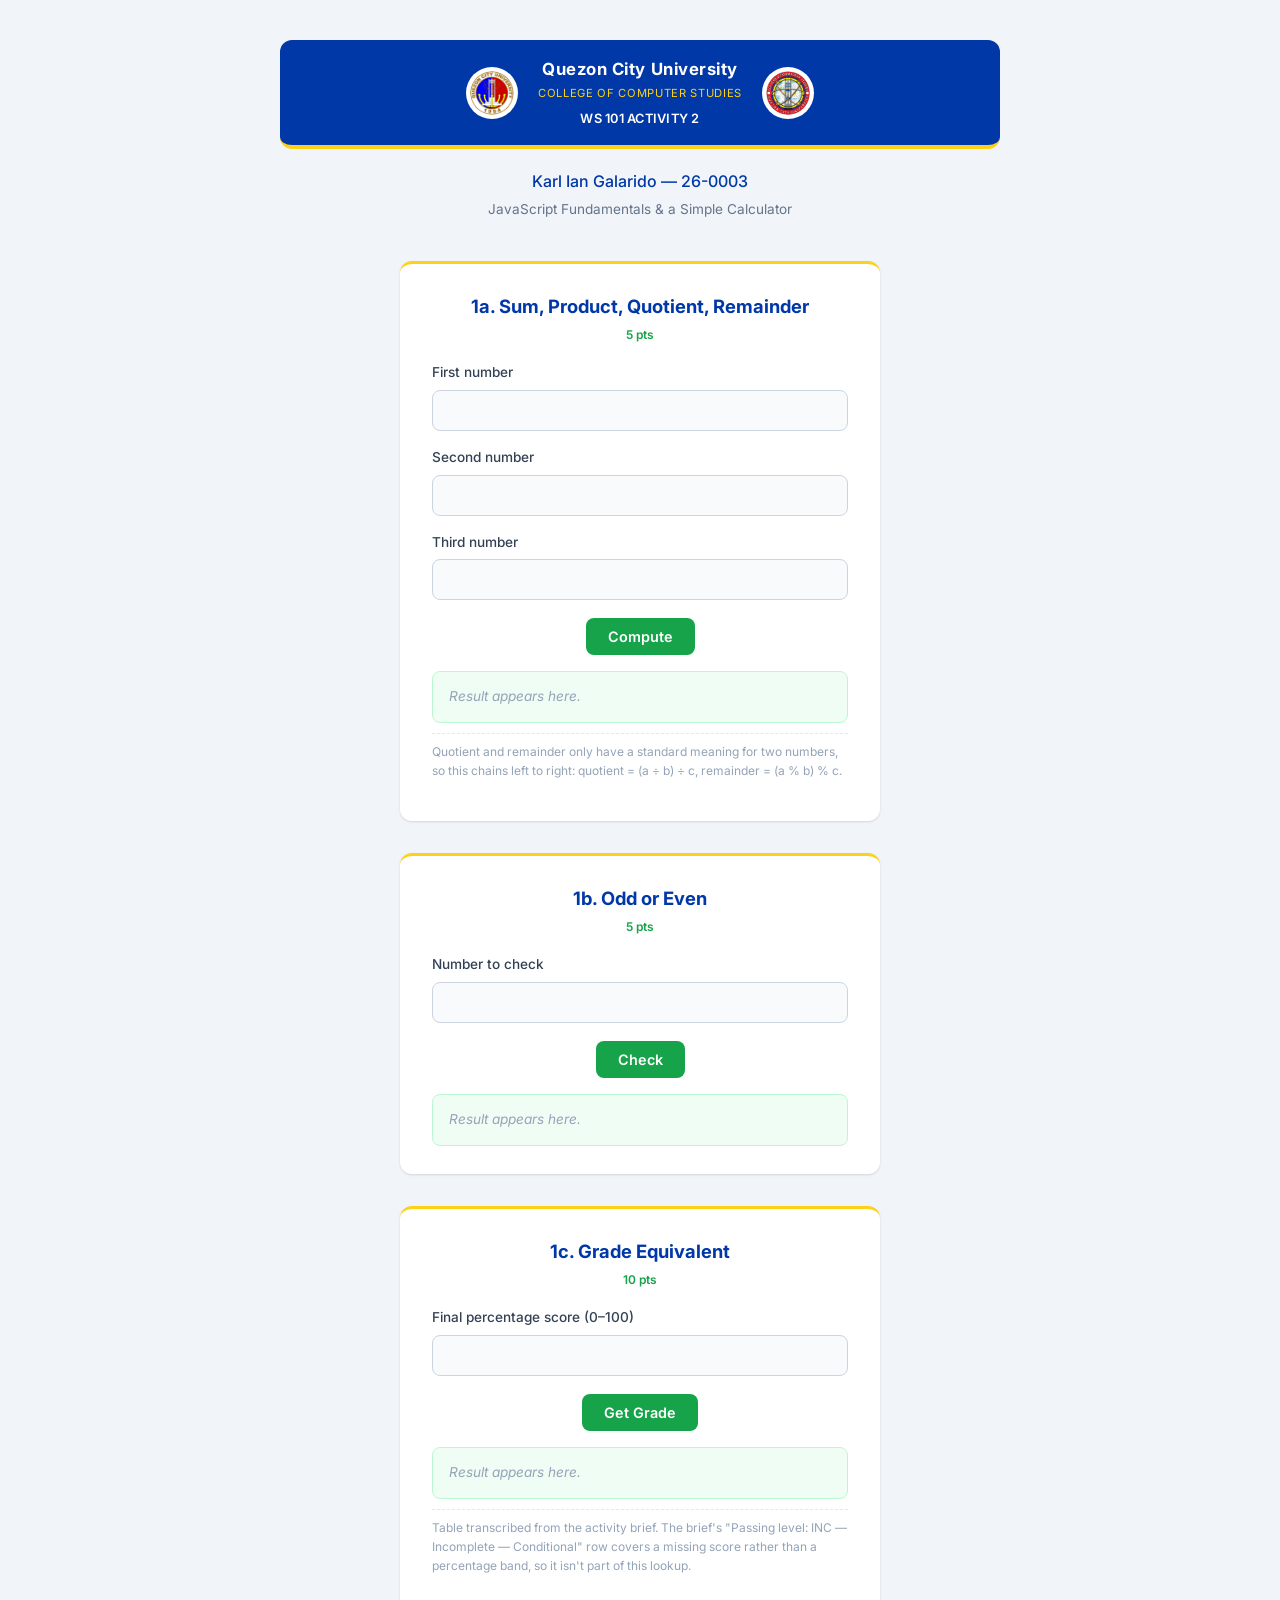
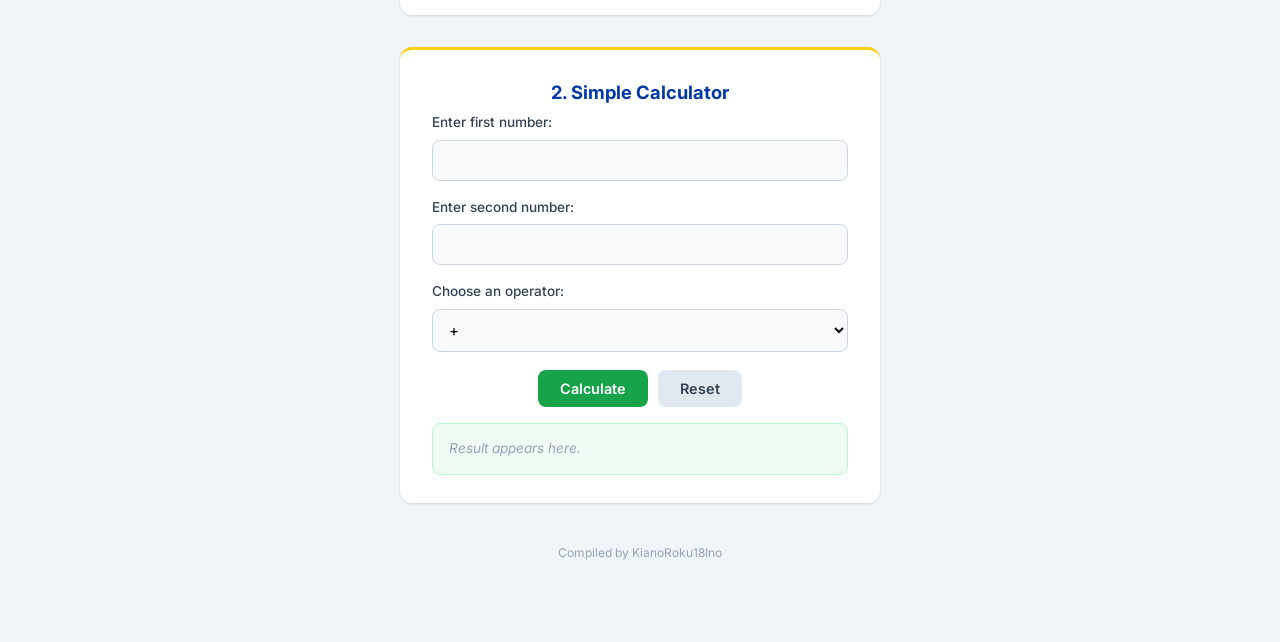
==== index.html @ 7973bb70 "WS101 Activity 2: JS fundamentals" ====
<!DOCTYPE html>
<html lang="en">
<head>
  <meta charset="UTF-8">
  <meta name="viewport" content="width=device-width, initial-scale=1.0">
  <title>WS101 Activity 2 — Karl Ian Galarido</title>

  <link rel="preconnect" href="https://fonts.googleapis.com">
  <link href="https://fonts.googleapis.com/css2?family=Inter:wght@400;500;600&family=JetBrains+Mono:wght@400;500&display=swap" rel="stylesheet">

  <link rel="stylesheet" href="style.css">
</head>
<body>

  <header class="letterhead">
    <img src="assets/images/qcu-seal.webp" alt="Quezon City University seal">
    <div class="title">
      <h1>Quezon City University</h1>
      <p>College of Computer Studies</p>
      <p class="activity-name">WS 101 Activity 2</p>
    </div>
    <img src="assets/images/ccs-seal.jpg" alt="College of Computer Studies seal">
  </header>

  <header class="page-header">
    <h2>Karl Ian Galarido — 26-0003</h2>
    <p>JavaScript Fundamentals &amp; a Simple Calculator</p>
  </header>

  <main>

    <!-- ===================== TASK 1A ===================== -->
    <section class="task-card" aria-labelledby="ops-heading">
      <h2 id="ops-heading">1a. Sum, Product, Quotient, Remainder</h2>
      <span class="task-points">5 pts</span>

      <div class="field">
        <label for="opsInputA">First number</label>
        <input type="number" id="opsInputA" step="any">
      </div>
      <div class="field">
        <label for="opsInputB">Second number</label>
        <input type="number" id="opsInputB" step="any">
      </div>
      <div class="field">
        <label for="opsInputC">Third number</label>
        <input type="number" id="opsInputC" step="any">
      </div>

      <div class="btn-row">
        <button type="button" class="btn-primary" id="opsBtn">Compute</button>
      </div>

      <div class="result" id="opsResult" aria-live="polite"></div>

      <p class="assumption">
        Quotient and remainder only have a standard meaning for two numbers, so this
        chains left to right: quotient = (a ÷ b) ÷ c, remainder = (a % b) % c.
      </p>
    </section>

    <!-- ===================== TASK 1B ===================== -->
    <section class="task-card" aria-labelledby="oddeven-heading">
      <h2 id="oddeven-heading">1b. Odd or Even</h2>
      <span class="task-points">5 pts</span>

      <div class="field">
        <label for="oddEvenInput">Number to check</label>
        <input type="number" id="oddEvenInput" step="1">
      </div>

      <div class="btn-row">
        <button type="button" class="btn-primary" id="oddEvenBtn">Check</button>
      </div>

      <div class="result" id="oddEvenResult" aria-live="polite"></div>
    </section>

    <!-- ===================== TASK 1C ===================== -->
    <section class="task-card" aria-labelledby="grade-heading">
      <h2 id="grade-heading">1c. Grade Equivalent</h2>
      <span class="task-points">10 pts</span>

      <div class="field">
        <label for="gradeInput">Final percentage score (0–100)</label>
        <input type="number" id="gradeInput" min="0" max="100" step="0.01">
      </div>

      <div class="btn-row">
        <button type="button" class="btn-primary" id="gradeBtn">Get Grade</button>
      </div>

      <div class="result" id="gradeResult" aria-live="polite"></div>

      <p class="assumption">
        Table transcribed from the activity brief. The brief's "Passing level: INC —
        Incomplete — Conditional" row covers a missing score rather than a percentage
        band, so it isn't part of this lookup.
      </p>
    </section>

    <!-- ===================== TASK 2 ===================== -->
    <section class="task-card" aria-labelledby="calc-heading">
      <h2 id="calc-heading">2. Simple Calculator</h2>

      <div class="field">
        <label for="calcFirst">Enter first number:</label>
        <input type="number" id="calcFirst" step="any">
      </div>
      <div class="field">
        <label for="calcSecond">Enter second number:</label>
        <input type="number" id="calcSecond" step="any">
      </div>
      <div class="field">
        <label for="calcOperator">Choose an operator:</label>
        <select id="calcOperator">
          <option value="+">+</option>
          <option value="-">−</option>
          <option value="*">×</option>
          <option value="/">÷</option>
        </select>
      </div>

      <div class="btn-row">
        <button type="button" class="btn-primary" id="calcBtn">Calculate</button>
        <button type="button" class="btn-secondary" id="resetBtn">Reset</button>
      </div>

      <div class="result" id="calcResult" aria-live="polite"></div>
    </section>

  </main>

  <footer>Compiled by KianoRoku18Ino</footer>

  <script src="script.js"></script>
</body>
</html>
---- style.css ----
/* ============================================================
   260003GalaridoActivity2.css
   WS101 Activity 2 — JavaScript Fundamentals + Simple Calculator
   Card interiors match the "Simple Calculator" mockup from the brief
   (light background, green actions) — the letterhead and accents
   around them use QCU's own navy/gold/red, the same institutional
   palette as the activity brief's letterhead and the portfolio site,
   applied fresh to this page's own layout rather than copied from it.
   ============================================================ */

/* ===== DESIGN TOKENS ===== */
:root {
  --qcu-navy: #0038a8;
  --qcu-gold: #fcd116;
  --qcu-red: #ce1126;
}

/* ===== RESET & BASE ===== */
* {
  box-sizing: border-box;
}

body {
  margin: 0;
  background: #f1f5f9;
  color: #1e293b;
  font-family: "Inter", system-ui, sans-serif;
  line-height: 1.6;
  padding: 40px 20px 80px;
}

/* ===== LETTERHEAD =====
   Mirrors the activity brief's own header — seal, university name,
   activity title — rather than the personal-portfolio badge strip. */
.letterhead {
  max-width: 720px;
  margin: 0 auto 20px;
  background: var(--qcu-navy);
  color: #ffffff;
  border-radius: 12px;
  border-bottom: 4px solid var(--qcu-gold);
  padding: 16px 24px;
  display: flex;
  align-items: center;
  justify-content: center;
  gap: 20px;
}

.letterhead img {
  height: 52px;
  width: 52px;
  object-fit: contain;
  background: #ffffff;
  border-radius: 50%;
  padding: 4px;
  flex-shrink: 0;
}

.letterhead .title {
  text-align: center;
}

.letterhead .title h1 {
  margin: 0;
  font-size: 1.05rem;
  letter-spacing: 0.03em;
  font-weight: 700;
}

.letterhead .title p {
  margin: 2px 0 0;
  font-size: 0.7rem;
  color: var(--qcu-gold);
  text-transform: uppercase;
  letter-spacing: 0.06em;
}

.letterhead .title .activity-name {
  margin-top: 6px;
  font-size: 0.8rem;
  color: #ffffff;
  font-weight: 600;
  letter-spacing: 0.02em;
}

/* ===== PAGE HEADER ===== */
.page-header {
  max-width: 720px;
  margin: 0 auto 40px;
  text-align: center;
}

.page-header h2 {
  font-size: 1rem;
  font-weight: 500;
  color: var(--qcu-navy);
  margin-bottom: 4px;
}

.page-header p {
  color: #64748b;
  font-size: 0.85rem;
  margin: 0;
}

/* ===== TASK CARD =====
   Every task (1a, 1b, 1c, and the calculator) is one of these —
   same shell, different content, so the page reads as one system. */
.task-card {
  max-width: 480px;
  margin: 0 auto 32px;
  background: #ffffff;
  border-radius: 12px;
  border-top: 3px solid var(--qcu-gold);
  box-shadow: 0 1px 3px rgba(0, 0, 0, 0.08), 0 1px 2px rgba(0, 0, 0, 0.06);
  padding: 28px 32px;
}

.task-card h2 {
  font-size: 1.15rem;
  margin: 0 0 4px;
  text-align: center;
  color: var(--qcu-navy);
}

.task-card .task-points {
  display: block;
  text-align: center;
  font-size: 0.75rem;
  color: #16a34a;
  font-weight: 600;
  margin-bottom: 18px;
}

/* ===== FORM FIELDS ===== */
.field {
  margin-bottom: 16px;
}

.field label {
  display: block;
  font-size: 0.85rem;
  font-weight: 500;
  color: #334155;
  margin-bottom: 6px;
}

.field input[type="number"],
.field select {
  width: 100%;
  padding: 10px 12px;
  border: 1px solid #cbd5e1;
  border-radius: 8px;
  font-size: 0.95rem;
  font-family: inherit;
  background: #f8fafc;
}

.field input[type="number"]:focus,
.field select:focus {
  outline: none;
  border-color: #16a34a;
  background: #ffffff;
}

/* ===== BUTTONS =====
   Green matches the "Calculate"/"Reset" buttons in the brief's mockup. */
.btn-row {
  display: flex;
  gap: 10px;
  justify-content: center;
  margin: 18px 0 4px;
}

button {
  border: none;
  border-radius: 8px;
  padding: 10px 22px;
  font-size: 0.9rem;
  font-weight: 600;
  cursor: pointer;
  font-family: inherit;
}

.btn-primary {
  background: #16a34a;
  color: #ffffff;
}

.btn-primary:hover {
  background: #15803d;
}

.btn-secondary {
  background: #e2e8f0;
  color: #334155;
}

.btn-secondary:hover {
  background: #cbd5e1;
}

/* ===== RESULT DISPLAY =====
   aria-live so screen readers announce a new result without a page reload. */
.result {
  margin-top: 16px;
  padding: 14px 16px;
  background: #f0fdf4;
  border: 1px solid #bbf7d0;
  border-radius: 8px;
  font-family: "JetBrains Mono", monospace;
  font-size: 0.85rem;
  color: #166534;
  min-height: 20px;
  white-space: pre-line;
}

.result:empty::before {
  content: "Result appears here.";
  color: #94a3b8;
  font-family: "Inter", sans-serif;
  font-style: italic;
}

/* ===== ASSUMPTION NOTE =====
   Small print explaining a judgment call made where the brief was
   ambiguous (e.g. how "remainder/quotient of 3 numbers" chains). */
.assumption {
  font-size: 0.75rem;
  color: #94a3b8;
  margin-top: 10px;
  border-top: 1px dashed #e2e8f0;
  padding-top: 8px;
}

/* ===== FOOTER ===== */
footer {
  max-width: 480px;
  margin: 40px auto 0;
  text-align: center;
  font-size: 0.75rem;
  color: #94a3b8;
}
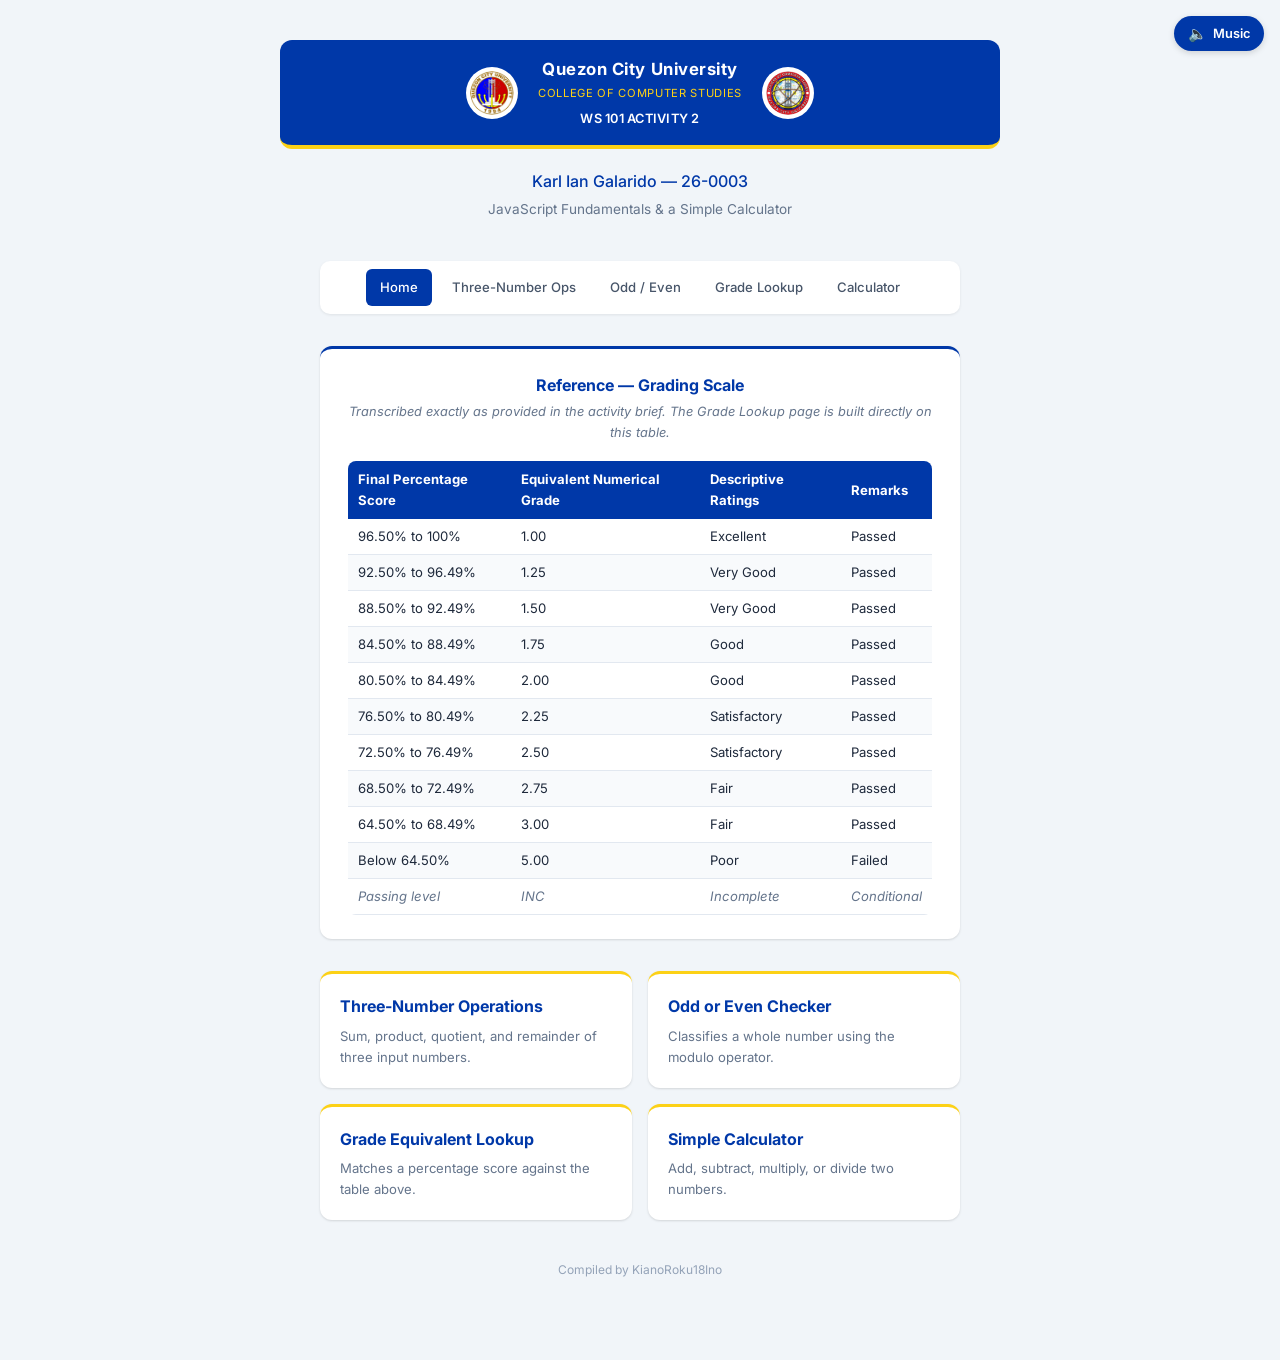
==== commit 6ec80750: "Add files via upload" ====
--- a/index.html
+++ b/index.html
@@ -8,9 +8,14 @@
   <link rel="preconnect" href="https://fonts.googleapis.com">
   <link href="https://fonts.googleapis.com/css2?family=Inter:wght@400;500;600&family=JetBrains+Mono:wght@400;500&display=swap" rel="stylesheet">
 
-  <link rel="stylesheet" href="style.css">
+  <link rel="stylesheet" href="260003GalaridoActivity2Style.css">
 </head>
 <body>
+
+  <button type="button" id="musicToggle" class="music-toggle" aria-pressed="false">
+    <span class="music-icon">🔈</span><span class="music-label">Music</span>
+  </button>
+  <audio id="bgMusic" src="assets/audio/background-music.mp3" loop preload="none"></audio>
 
   <header class="letterhead">
     <img src="assets/images/qcu-seal.webp" alt="Quezon City University seal">
@@ -27,112 +32,70 @@
     <p>JavaScript Fundamentals &amp; a Simple Calculator</p>
   </header>
 
+  <nav class="site-nav" aria-label="Activity pages">
+    <a href="index.html" class="current" aria-current="page">Home</a>
+    <a href="260003GalaridoThreeNumberOps.html">Three-Number Ops</a>
+    <a href="260003GalaridoOddEven.html">Odd / Even</a>
+    <a href="260003GalaridoGradeEquivalent.html">Grade Lookup</a>
+    <a href="260003GalaridoCalculator.html">Calculator</a>
+  </nav>
+
   <main>
 
-    <!-- ===================== TASK 1A ===================== -->
-    <section class="task-card" aria-labelledby="ops-heading">
-      <h2 id="ops-heading">1a. Sum, Product, Quotient, Remainder</h2>
-      <span class="task-points">5 pts</span>
+    <section class="reference-card" aria-labelledby="reference-heading">
+      <h2 id="reference-heading">Reference — Grading Scale</h2>
+      <p class="goal">Transcribed exactly as provided in the activity brief. The Grade Lookup page is built directly on this table.</p>
 
-      <div class="field">
-        <label for="opsInputA">First number</label>
-        <input type="number" id="opsInputA" step="any">
+      <div class="table-scroll">
+        <table class="reference-table">
+          <thead>
+            <tr>
+              <th>Final Percentage Score</th>
+              <th>Equivalent Numerical Grade</th>
+              <th>Descriptive Ratings</th>
+              <th>Remarks</th>
+            </tr>
+          </thead>
+          <tbody>
+            <tr><td>96.50% to 100%</td><td>1.00</td><td>Excellent</td><td>Passed</td></tr>
+            <tr><td>92.50% to 96.49%</td><td>1.25</td><td>Very Good</td><td>Passed</td></tr>
+            <tr><td>88.50% to 92.49%</td><td>1.50</td><td>Very Good</td><td>Passed</td></tr>
+            <tr><td>84.50% to 88.49%</td><td>1.75</td><td>Good</td><td>Passed</td></tr>
+            <tr><td>80.50% to 84.49%</td><td>2.00</td><td>Good</td><td>Passed</td></tr>
+            <tr><td>76.50% to 80.49%</td><td>2.25</td><td>Satisfactory</td><td>Passed</td></tr>
+            <tr><td>72.50% to 76.49%</td><td>2.50</td><td>Satisfactory</td><td>Passed</td></tr>
+            <tr><td>68.50% to 72.49%</td><td>2.75</td><td>Fair</td><td>Passed</td></tr>
+            <tr><td>64.50% to 68.49%</td><td>3.00</td><td>Fair</td><td>Passed</td></tr>
+            <tr><td>Below 64.50%</td><td>5.00</td><td>Poor</td><td>Failed</td></tr>
+            <tr><td>Passing level</td><td>INC</td><td>Incomplete</td><td>Conditional</td></tr>
+          </tbody>
+        </table>
       </div>
-      <div class="field">
-        <label for="opsInputB">Second number</label>
-        <input type="number" id="opsInputB" step="any">
-      </div>
-      <div class="field">
-        <label for="opsInputC">Third number</label>
-        <input type="number" id="opsInputC" step="any">
-      </div>
-
-      <div class="btn-row">
-        <button type="button" class="btn-primary" id="opsBtn">Compute</button>
-      </div>
-
-      <div class="result" id="opsResult" aria-live="polite"></div>
-
-      <p class="assumption">
-        Quotient and remainder only have a standard meaning for two numbers, so this
-        chains left to right: quotient = (a ÷ b) ÷ c, remainder = (a % b) % c.
-      </p>
     </section>
 
-    <!-- ===================== TASK 1B ===================== -->
-    <section class="task-card" aria-labelledby="oddeven-heading">
-      <h2 id="oddeven-heading">1b. Odd or Even</h2>
-      <span class="task-points">5 pts</span>
-
-      <div class="field">
-        <label for="oddEvenInput">Number to check</label>
-        <input type="number" id="oddEvenInput" step="1">
-      </div>
-
-      <div class="btn-row">
-        <button type="button" class="btn-primary" id="oddEvenBtn">Check</button>
-      </div>
-
-      <div class="result" id="oddEvenResult" aria-live="polite"></div>
-    </section>
-
-    <!-- ===================== TASK 1C ===================== -->
-    <section class="task-card" aria-labelledby="grade-heading">
-      <h2 id="grade-heading">1c. Grade Equivalent</h2>
-      <span class="task-points">10 pts</span>
-
-      <div class="field">
-        <label for="gradeInput">Final percentage score (0–100)</label>
-        <input type="number" id="gradeInput" min="0" max="100" step="0.01">
-      </div>
-
-      <div class="btn-row">
-        <button type="button" class="btn-primary" id="gradeBtn">Get Grade</button>
-      </div>
-
-      <div class="result" id="gradeResult" aria-live="polite"></div>
-
-      <p class="assumption">
-        Table transcribed from the activity brief. The brief's "Passing level: INC —
-        Incomplete — Conditional" row covers a missing score rather than a percentage
-        band, so it isn't part of this lookup.
-      </p>
-    </section>
-
-    <!-- ===================== TASK 2 ===================== -->
-    <section class="task-card" aria-labelledby="calc-heading">
-      <h2 id="calc-heading">2. Simple Calculator</h2>
-
-      <div class="field">
-        <label for="calcFirst">Enter first number:</label>
-        <input type="number" id="calcFirst" step="any">
-      </div>
-      <div class="field">
-        <label for="calcSecond">Enter second number:</label>
-        <input type="number" id="calcSecond" step="any">
-      </div>
-      <div class="field">
-        <label for="calcOperator">Choose an operator:</label>
-        <select id="calcOperator">
-          <option value="+">+</option>
-          <option value="-">−</option>
-          <option value="*">×</option>
-          <option value="/">÷</option>
-        </select>
-      </div>
-
-      <div class="btn-row">
-        <button type="button" class="btn-primary" id="calcBtn">Calculate</button>
-        <button type="button" class="btn-secondary" id="resetBtn">Reset</button>
-      </div>
-
-      <div class="result" id="calcResult" aria-live="polite"></div>
-    </section>
+    <div class="link-grid">
+      <a class="link-card" href="260003GalaridoThreeNumberOps.html">
+        <h3>Three-Number Operations</h3>
+        <p>Sum, product, quotient, and remainder of three input numbers.</p>
+      </a>
+      <a class="link-card" href="260003GalaridoOddEven.html">
+        <h3>Odd or Even Checker</h3>
+        <p>Classifies a whole number using the modulo operator.</p>
+      </a>
+      <a class="link-card" href="260003GalaridoGradeEquivalent.html">
+        <h3>Grade Equivalent Lookup</h3>
+        <p>Matches a percentage score against the table above.</p>
+      </a>
+      <a class="link-card" href="260003GalaridoCalculator.html">
+        <h3>Simple Calculator</h3>
+        <p>Add, subtract, multiply, or divide two numbers.</p>
+      </a>
+    </div>
 
   </main>
 
   <footer>Compiled by KianoRoku18Ino</footer>
 
-  <script src="script.js"></script>
+  <script src="common.js"></script>
 </body>
 </html>
--- a/260003GalaridoActivity2Style.css
+++ b/260003GalaridoActivity2Style.css
@@ -0,0 +1,497 @@
+/* ============================================================
+   260003GalaridoActivity2.css
+   WS101 Activity 2 — JavaScript Fundamentals + Simple Calculator
+   Card interiors match the "Simple Calculator" mockup from the brief
+   (light background, green actions) — the letterhead and accents
+   around them use QCU's own navy/gold/red, the same institutional
+   palette as the activity brief's letterhead and the portfolio site,
+   applied fresh to this page's own layout rather than copied from it.
+   ============================================================ */
+
+/* ===== DESIGN TOKENS ===== */
+:root {
+  --qcu-navy: #0038a8;
+  --qcu-gold: #fcd116;
+  --qcu-red: #ce1126;
+}
+
+/* ===== RESET & BASE ===== */
+* {
+  box-sizing: border-box;
+}
+
+body {
+  margin: 0;
+  background: #f1f5f9;
+  color: #1e293b;
+  font-family: "Inter", system-ui, sans-serif;
+  line-height: 1.6;
+  padding: 40px 20px 80px;
+}
+
+/* ===== LETTERHEAD =====
+   Mirrors the activity brief's own header — seal, university name,
+   activity title — rather than the personal-portfolio badge strip. */
+.letterhead {
+  max-width: 720px;
+  margin: 0 auto 20px;
+  background: var(--qcu-navy);
+  color: #ffffff;
+  border-radius: 12px;
+  border-bottom: 4px solid var(--qcu-gold);
+  padding: 16px 24px;
+  display: flex;
+  align-items: center;
+  justify-content: center;
+  gap: 20px;
+}
+
+.letterhead img {
+  height: 52px;
+  width: 52px;
+  object-fit: contain;
+  background: #ffffff;
+  border-radius: 50%;
+  padding: 4px;
+  flex-shrink: 0;
+}
+
+.letterhead .title {
+  text-align: center;
+}
+
+.letterhead .title h1 {
+  margin: 0;
+  font-size: 1.05rem;
+  letter-spacing: 0.03em;
+  font-weight: 700;
+}
+
+.letterhead .title p {
+  margin: 2px 0 0;
+  font-size: 0.7rem;
+  color: var(--qcu-gold);
+  text-transform: uppercase;
+  letter-spacing: 0.06em;
+}
+
+.letterhead .title .activity-name {
+  margin-top: 6px;
+  font-size: 0.8rem;
+  color: #ffffff;
+  font-weight: 600;
+  letter-spacing: 0.02em;
+}
+
+/* ===== PAGE HEADER ===== */
+.page-header {
+  max-width: 720px;
+  margin: 0 auto 40px;
+  text-align: center;
+}
+
+.page-header h2 {
+  font-size: 1rem;
+  font-weight: 500;
+  color: var(--qcu-navy);
+  margin-bottom: 4px;
+}
+
+.page-header p {
+  color: #64748b;
+  font-size: 0.85rem;
+  margin: 0;
+}
+
+/* ===== TASK CARD =====
+   Every task (1a, 1b, 1c, and the calculator) is one of these —
+   same shell, different content, so the page reads as one system. */
+.task-card {
+  max-width: 480px;
+  margin: 0 auto 32px;
+  background: #ffffff;
+  border-radius: 12px;
+  border-top: 3px solid var(--qcu-gold);
+  box-shadow: 0 1px 3px rgba(0, 0, 0, 0.08), 0 1px 2px rgba(0, 0, 0, 0.06);
+  padding: 28px 32px;
+}
+
+.task-card h2 {
+  font-size: 1.15rem;
+  margin: 0 0 4px;
+  text-align: center;
+  color: var(--qcu-navy);
+}
+
+/* One-line purpose statement under each task heading — replaces the raw
+   "1a."/"5 pts" labeling with what the task is actually practicing. */
+.task-card .goal {
+  text-align: center;
+  font-size: 0.8rem;
+  font-style: italic;
+  color: #64748b;
+  margin: 0 0 18px;
+}
+
+/* ===== FORM FIELDS ===== */
+.field {
+  margin-bottom: 16px;
+}
+
+.field label {
+  display: block;
+  font-size: 0.85rem;
+  font-weight: 500;
+  color: #334155;
+  margin-bottom: 6px;
+}
+
+.field input[type="number"],
+.field select {
+  width: 100%;
+  padding: 10px 12px;
+  border: 1px solid #cbd5e1;
+  border-radius: 8px;
+  font-size: 0.95rem;
+  font-family: inherit;
+  background: #f8fafc;
+}
+
+.field input[type="number"]:focus,
+.field select:focus {
+  outline: none;
+  border-color: #16a34a;
+  background: #ffffff;
+}
+
+/* ===== BUTTONS =====
+   Green matches the "Calculate"/"Reset" buttons in the brief's mockup. */
+.btn-row {
+  display: flex;
+  gap: 10px;
+  justify-content: center;
+  margin: 18px 0 4px;
+}
+
+button {
+  border: none;
+  border-radius: 8px;
+  padding: 10px 22px;
+  font-size: 0.9rem;
+  font-weight: 600;
+  cursor: pointer;
+  font-family: inherit;
+}
+
+.btn-primary {
+  background: #16a34a;
+  color: #ffffff;
+}
+
+.btn-primary:hover {
+  background: #15803d;
+}
+
+.btn-secondary {
+  background: #e2e8f0;
+  color: #334155;
+}
+
+.btn-secondary:hover {
+  background: #cbd5e1;
+}
+
+/* ===== RESULT DISPLAY =====
+   aria-live so screen readers announce a new result without a page reload. */
+.result {
+  margin-top: 16px;
+  padding: 14px 16px;
+  background: #f0fdf4;
+  border: 1px solid #bbf7d0;
+  border-radius: 8px;
+  font-family: "JetBrains Mono", monospace;
+  font-size: 0.85rem;
+  color: #166534;
+  min-height: 20px;
+  white-space: pre-line;
+}
+
+.result:empty::before {
+  content: "Result appears here.";
+  color: #94a3b8;
+  font-family: "Inter", sans-serif;
+  font-style: italic;
+}
+
+/* ===== ASSUMPTION NOTE =====
+   Small print explaining a judgment call made where the brief was
+   ambiguous (e.g. how "remainder/quotient of 3 numbers" chains). */
+.assumption {
+  font-size: 0.75rem;
+  color: #94a3b8;
+  margin-top: 10px;
+  border-top: 1px dashed #e2e8f0;
+  padding-top: 8px;
+}
+
+/* ===== FOOTER ===== */
+footer {
+  max-width: 480px;
+  margin: 40px auto 0;
+  text-align: center;
+  font-size: 0.75rem;
+  color: #94a3b8;
+}
+
+/* ===== REFERENCE TABLE =====
+   The grading-scale table transcribed verbatim from the activity brief,
+   shown before any task card so it's clear what the grade-lookup logic
+   is based on. */
+.reference-card {
+  max-width: 640px;
+  margin: 0 auto 32px;
+  background: #ffffff;
+  border-radius: 12px;
+  border-top: 3px solid var(--qcu-navy);
+  box-shadow: 0 1px 3px rgba(0, 0, 0, 0.08), 0 1px 2px rgba(0, 0, 0, 0.06);
+  padding: 24px 28px;
+}
+
+.reference-card h2 {
+  font-size: 1rem;
+  margin: 0 0 4px;
+  text-align: center;
+  color: var(--qcu-navy);
+}
+
+.reference-card .goal {
+  text-align: center;
+  font-size: 0.8rem;
+  font-style: italic;
+  color: #64748b;
+  margin: 0 0 18px;
+}
+
+.reference-table {
+  width: 100%;
+  min-width: 520px;
+  border-collapse: collapse;
+  font-size: 0.82rem;
+}
+
+/* Table is wider than a phone screen can show at readable font size —
+   this wrapper scrolls horizontally within the card's own border,
+   instead of the table overflowing past it. */
+.table-scroll {
+  width: 100%;
+  overflow-x: auto;
+  -webkit-overflow-scrolling: touch;
+  border-radius: 8px;
+}
+
+.reference-table th {
+  background: var(--qcu-navy);
+  color: #ffffff;
+  padding: 8px 10px;
+  text-align: left;
+}
+
+.reference-table td {
+  padding: 7px 10px;
+  border-bottom: 1px solid #e2e8f0;
+}
+
+.reference-table tbody tr:nth-child(even) {
+  background: #f8fafc;
+}
+
+.reference-table tbody tr:last-child td {
+  font-style: italic;
+  color: #64748b;
+}
+
+/* ===== "HOW IT WORKS" CODE WALKTHROUGH =====
+   A collapsible <details> under each task, closed by default — shows
+   the actual function behind that task plus a plain-English note on
+   the logic, without permanently taking up space on the page. */
+.how-it-works {
+  margin-top: 16px;
+  border-top: 1px dashed #e2e8f0;
+  padding-top: 12px;
+}
+
+.how-it-works summary {
+  cursor: pointer;
+  font-size: 0.85rem;
+  font-weight: 600;
+  color: var(--qcu-navy);
+  list-style: none;
+}
+
+.how-it-works summary::-webkit-details-marker {
+  display: none;
+}
+
+.how-it-works summary::before {
+  content: "▸ ";
+}
+
+.how-it-works[open] summary::before {
+  content: "▾ ";
+}
+
+.how-it-works .logic-note {
+  font-size: 0.82rem;
+  color: #475569;
+  margin: 10px 0;
+}
+
+.how-it-works .codeblock {
+  background: #0b1426;
+  color: #e2e8f0;
+  border-radius: 8px;
+  padding: 14px 16px;
+  overflow-x: auto;
+  font-family: "JetBrains Mono", monospace;
+  font-size: 0.78rem;
+  white-space: pre;
+  margin: 0;
+}
+
+/* ===== MUSIC TOGGLE =====
+   Fixed to the corner, off by default — the audio element has no
+   autoplay attribute, so nothing plays until this is clicked. */
+.music-toggle {
+  position: fixed;
+  top: 16px;
+  right: 16px;
+  z-index: 10;
+  display: flex;
+  align-items: center;
+  gap: 6px;
+  background: var(--qcu-navy);
+  color: #ffffff;
+  border-radius: 999px;
+  padding: 8px 14px;
+  font-size: 0.8rem;
+  box-shadow: 0 2px 6px rgba(0, 0, 0, 0.15);
+}
+
+.music-toggle:hover {
+  background: #002a80;
+}
+
+.music-toggle .music-icon {
+  font-size: 0.95rem;
+}
+
+/* ===== SITE NAV =====
+   Same nav bar duplicated at the top of every page — this is a static
+   multi-page site with no shared server-side include, so each page
+   carries its own copy and marks its own link "current." */
+.site-nav {
+  max-width: 640px;
+  margin: 0 auto 32px;
+  display: flex;
+  flex-wrap: wrap;
+  justify-content: center;
+  gap: 6px;
+  background: #ffffff;
+  border-radius: 10px;
+  padding: 8px;
+  box-shadow: 0 1px 3px rgba(0, 0, 0, 0.08);
+}
+
+.site-nav a {
+  text-decoration: none;
+  color: #475569;
+  font-size: 0.82rem;
+  font-weight: 500;
+  padding: 8px 14px;
+  border-radius: 6px;
+}
+
+.site-nav a:hover {
+  background: #f1f5f9;
+}
+
+.site-nav a.current {
+  background: var(--qcu-navy);
+  color: #ffffff;
+}
+
+/* ===== HUB LINK CARDS =====
+   index.html's four task links — separate files now, so the hub page
+   is what ties them together instead of one long scroll. */
+.link-grid {
+  max-width: 640px;
+  margin: 0 auto 32px;
+  display: grid;
+  grid-template-columns: repeat(auto-fit, minmax(220px, 1fr));
+  gap: 16px;
+}
+
+.link-card {
+  display: block;
+  background: #ffffff;
+  border-radius: 12px;
+  border-top: 3px solid var(--qcu-gold);
+  box-shadow: 0 1px 3px rgba(0, 0, 0, 0.08), 0 1px 2px rgba(0, 0, 0, 0.06);
+  padding: 20px;
+  text-decoration: none;
+  color: inherit;
+}
+
+.link-card:hover {
+  box-shadow: 0 4px 10px rgba(0, 0, 0, 0.1);
+}
+
+.link-card h3 {
+  margin: 0 0 6px;
+  font-size: 1rem;
+  color: var(--qcu-navy);
+}
+
+.link-card p {
+  margin: 0;
+  font-size: 0.82rem;
+  color: #64748b;
+}
+
+/* ===== NARROW-SCREEN ADJUSTMENTS =====
+   Phone portrait widths (~360-430px) — tighter padding so more of the
+   reference table is visible before the scroll wrapper above kicks in. */
+@media (max-width: 480px) {
+  body {
+    padding: 24px 12px 60px;
+  }
+
+  .reference-card,
+  .task-card {
+    padding: 20px 16px;
+  }
+
+  .letterhead {
+    padding: 14px 16px;
+    gap: 10px;
+  }
+
+  .letterhead img {
+    height: 40px;
+    width: 40px;
+  }
+
+  .letterhead .title h1 {
+    font-size: 0.9rem;
+  }
+
+  .site-nav {
+    gap: 4px;
+    padding: 6px;
+  }
+
+  .site-nav a {
+    padding: 6px 10px;
+    font-size: 0.75rem;
+  }
+}
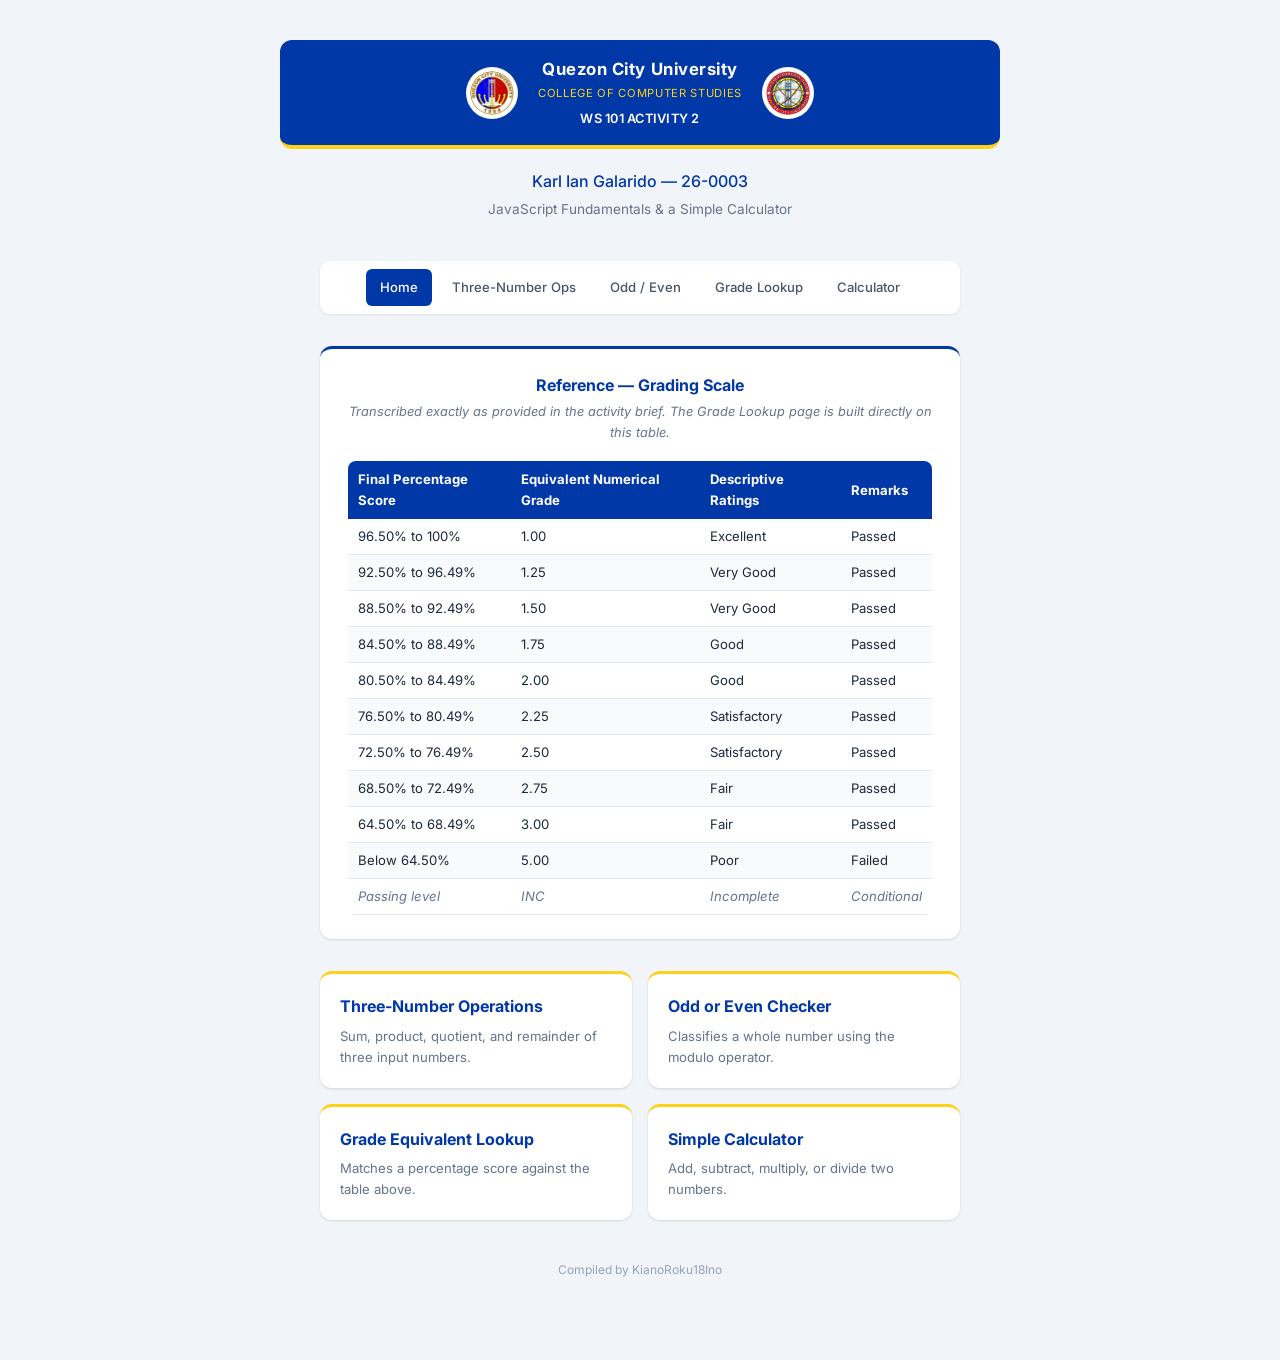
==== commit f26959a6: "Add files via upload" ====
--- a/index.html
+++ b/index.html
@@ -1,22 +1,42 @@
-<!DOCTYPE html>
+<!doctype html>
+<!--
+  index.html
+  WS101 Activity 2 — JavaScript Fundamentals & a Simple Calculator.
+  Karl Ian Ranay Galarido | BSIT-1D | Quezon City University
+
+  This is my hub page, not a fifth task. My instructor clarified that
+  items A, B, and C need to be separate files instead of sections on
+  one page, so this file's actual job is just tying those four
+  separate pages together — the reference table up top, then a link
+  out to each task below it.
+
+  I read this page top to bottom the same way it shows on screen:
+  Letterhead -> my name -> nav -> reference table -> the four task links.
+-->
 <html lang="en">
 <head>
   <meta charset="UTF-8">
+  <!-- this line tells the browser to use the phone's real screen
+     width instead of showing a zoomed-out desktop view first, same
+     as I used on my portfolio page -->
   <meta name="viewport" content="width=device-width, initial-scale=1.0">
   <title>WS101 Activity 2 — Karl Ian Galarido</title>
+  <meta name="description" content="Hub page for Karl Ian Galarido's WS101 Activity 2 — JavaScript fundamentals and a simple calculator, Quezon City University.">
 
   <link rel="preconnect" href="https://fonts.googleapis.com">
   <link href="https://fonts.googleapis.com/css2?family=Inter:wght@400;500;600&family=JetBrains+Mono:wght@400;500&display=swap" rel="stylesheet">
 
+  <!-- linking my one shared stylesheet, same file every page on this
+     site uses -->
   <link rel="stylesheet" href="260003GalaridoActivity2Style.css">
 </head>
 <body>
 
-  <button type="button" id="musicToggle" class="music-toggle" aria-pressed="false">
-    <span class="music-icon">🔈</span><span class="music-label">Music</span>
-  </button>
-  <audio id="bgMusic" src="assets/audio/background-music.mp3" loop preload="none"></audio>
-
+  <!-- ===== LETTERHEAD — my stand-in for the QCU letterhead at the
+     top of the actual brief PDF: seal, university name, college,
+     activity title, second seal. Same real seal image files I used
+     on my portfolio, just used here to identify the document instead
+     of me. ===== -->
   <header class="letterhead">
     <img src="assets/images/qcu-seal.webp" alt="Quezon City University seal">
     <div class="title">
@@ -27,11 +47,17 @@
     <img src="assets/images/ccs-seal.jpg" alt="College of Computer Studies seal">
   </header>
 
+  <!-- ===== PAGE HEADER — my name and student number, separate from
+     the letterhead above since this part identifies me, not QCU ===== -->
   <header class="page-header">
     <h2>Karl Ian Galarido — 26-0003</h2>
     <p>JavaScript Fundamentals &amp; a Simple Calculator</p>
   </header>
 
+  <!-- ===== SITE NAV — the same five links appear on every page; I
+     mark whichever one matches the current file with class="current"
+     by hand, since a plain static site has no way to detect that on
+     its own. This page is Home, so that's the one marked here. ===== -->
   <nav class="site-nav" aria-label="Activity pages">
     <a href="index.html" class="current" aria-current="page">Home</a>
     <a href="260003GalaridoThreeNumberOps.html">Three-Number Ops</a>
@@ -42,11 +68,25 @@
 
   <main>
 
+    <!-- ===== REFERENCE TABLE — the grading-scale table, typed in
+       exactly as it appears in the activity brief. I put this up
+       front on the hub page (not just on the Grade Lookup page)
+       because I wanted it visible before anyone even opens a task,
+       since it's the source everything in that one task is checked
+       against. ===== -->
     <section class="reference-card" aria-labelledby="reference-heading">
       <h2 id="reference-heading">Reference — Grading Scale</h2>
       <p class="goal">Transcribed exactly as provided in the activity brief. The Grade Lookup page is built directly on this table.</p>
 
+      <!-- I wrap the table in a scrolling div because I found out on
+         my own phone that in portrait mode this table is wider than
+         the screen — the div lets it scroll sideways inside its own
+         card instead of spilling past the border. -->
       <div class="table-scroll">
+        <!-- this IS a real table: score band, grade, rating, and
+           remarks are genuinely four columns of the same data, which
+           is exactly what <table> is for — same reasoning I used for
+           my report-card tables on the portfolio page -->
         <table class="reference-table">
           <thead>
             <tr>
@@ -67,12 +107,22 @@
             <tr><td>68.50% to 72.49%</td><td>2.75</td><td>Fair</td><td>Passed</td></tr>
             <tr><td>64.50% to 68.49%</td><td>3.00</td><td>Fair</td><td>Passed</td></tr>
             <tr><td>Below 64.50%</td><td>5.00</td><td>Poor</td><td>Failed</td></tr>
+            <!-- this last row is a special case, not a percentage
+               band — I left it in because the table should match the
+               brief exactly, but it isn't reachable from my actual
+               grade-lookup logic; I explain why on the Grade Lookup
+               page itself -->
             <tr><td>Passing level</td><td>INC</td><td>Incomplete</td><td>Conditional</td></tr>
           </tbody>
         </table>
       </div>
     </section>
 
+    <!-- ===== TASK LINKS — one card per separate page, since that's
+       how the instructor wants A/B/C (and the calculator) submitted
+       now. Each card is one big <a>, not a heading with a link inside
+       it, so the whole card is clickable instead of just the title
+       text. ===== -->
     <div class="link-grid">
       <a class="link-card" href="260003GalaridoThreeNumberOps.html">
         <h3>Three-Number Operations</h3>
@@ -96,6 +146,5 @@
 
   <footer>Compiled by KianoRoku18Ino</footer>
 
-  <script src="common.js"></script>
 </body>
 </html>
--- a/260003GalaridoActivity2Style.css
+++ b/260003GalaridoActivity2Style.css
@@ -1,22 +1,39 @@
 /* ============================================================
-   260003GalaridoActivity2.css
+   260003GalaridoActivity2Style.css
    WS101 Activity 2 — JavaScript Fundamentals + Simple Calculator
-   Card interiors match the "Simple Calculator" mockup from the brief
-   (light background, green actions) — the letterhead and accents
-   around them use QCU's own navy/gold/red, the same institutional
-   palette as the activity brief's letterhead and the portfolio site,
-   applied fresh to this page's own layout rather than copied from it.
+   Karl Ian Ranay Galarido | BSIT-1D | Quezon City University
+
+   One shared stylesheet for all five pages (the hub and the four task
+   pages), so I only have one file to edit when I want to change how
+   the whole submission looks. Each page's own HTML only adds the
+   content that's actually unique to it.
+
+   The card interiors match the "Simple Calculator" mockup from the
+   brief on purpose — light background, green action buttons. The
+   letterhead and accents around them use QCU's own navy/gold/red,
+   the same colors as the activity brief's own header and my portfolio
+   site, but I built this layout fresh instead of copying the
+   portfolio's CSS wholesale, since a form-heavy tool page and a
+   personal bio page aren't the same kind of layout.
    ============================================================ */
 
-/* ===== DESIGN TOKENS ===== */
+/* 1. DESIGN TOKENS
+   Keeping the QCU colors here in one place, the same idea as I used
+   in my portfolio's --red/--navy/--gold variables — if I ever want to
+   adjust the exact shade, I only change it once instead of hunting
+   through every rule below. */
 :root {
   --qcu-navy: #0038a8;
   --qcu-gold: #fcd116;
   --qcu-red: #ce1126;
 }
 
-/* ===== RESET & BASE ===== */
+/* 2. RESET & BASE */
 * {
+  /* padding and border count INSIDE an element's declared width
+     instead of adding to it — without this, my input fields and
+     cards would keep overflowing their own containers every time I
+     added padding or a border. */
   box-sizing: border-box;
 }
 
@@ -29,16 +46,19 @@
   padding: 40px 20px 80px;
 }
 
-/* ===== LETTERHEAD =====
-   Mirrors the activity brief's own header — seal, university name,
-   activity title — rather than the personal-portfolio badge strip. */
+/* 3. LETTERHEAD
+   This is my stand-in for the QCU letterhead at the top of the actual
+   brief PDF — seal, university name, "College of Computer Studies,"
+   activity title — instead of the personal badge strip I used on my
+   portfolio. It's the same seal images, just used for a different
+   purpose here: identifying the document, not identifying me. */
 .letterhead {
   max-width: 720px;
   margin: 0 auto 20px;
   background: var(--qcu-navy);
   color: #ffffff;
   border-radius: 12px;
-  border-bottom: 4px solid var(--qcu-gold);
+  border-bottom: 4px solid var(--qcu-gold); /* the gold line is my one QCU-palette accent that isn't navy */
   padding: 16px 24px;
   display: flex;
   align-items: center;
@@ -49,11 +69,11 @@
 .letterhead img {
   height: 52px;
   width: 52px;
-  object-fit: contain;
-  background: #ffffff;
+  object-fit: contain; /* keeps the seal's own aspect ratio instead of squishing it into a square */
+  background: #ffffff; /* both seal files have white space around the crest, so a white circle behind them reads cleanly on the navy */
   border-radius: 50%;
   padding: 4px;
-  flex-shrink: 0;
+  flex-shrink: 0; /* stops the seals from getting squeezed if the title text ever wraps to two lines */
 }
 
 .letterhead .title {
@@ -83,7 +103,10 @@
   letter-spacing: 0.02em;
 }
 
-/* ===== PAGE HEADER ===== */
+/* 4. PAGE HEADER
+   My name and student number, plus the activity's one-line
+   description — separate from the letterhead above because that part
+   identifies me specifically, not the institution. */
 .page-header {
   max-width: 720px;
   margin: 0 auto 40px;
@@ -103,15 +126,59 @@
   margin: 0;
 }
 
-/* ===== TASK CARD =====
-   Every task (1a, 1b, 1c, and the calculator) is one of these —
-   same shell, different content, so the page reads as one system. */
+/* 5. SITE NAV
+   The link bar between my five pages. This is a plain static site with
+   no shared template system, so I can't "include" one nav file on
+   every page — I paste the same five links onto every page by hand,
+   and just change which one has class="current" on that particular
+   page. It's repetitive to write, but it's the honest way to do
+   navigation on a project that's only allowed to be HTML/CSS/JS. */
+.site-nav {
+  max-width: 640px;
+  margin: 0 auto 32px;
+  display: flex;
+  flex-wrap: wrap; /* lets the five links drop to a second row instead of overflowing on a narrow phone */
+  justify-content: center;
+  gap: 6px;
+  background: #ffffff;
+  border-radius: 10px;
+  padding: 8px;
+  box-shadow: 0 1px 3px rgba(0, 0, 0, 0.08);
+}
+
+.site-nav a {
+  text-decoration: none;
+  color: #475569;
+  font-size: 0.82rem;
+  font-weight: 500;
+  padding: 8px 14px;
+  border-radius: 6px;
+}
+
+.site-nav a:hover {
+  background: #f1f5f9;
+}
+
+.site-nav a.current {
+  /* this is how I show "you are here" — a plain color swap, no JS
+     needed, since I already know which page each file is when I'm
+     writing it */
+  background: var(--qcu-navy);
+  color: #ffffff;
+}
+
+/* 6. TASK CARD
+   Every task page (three-number ops, odd/even, grade lookup,
+   calculator) wraps its actual tool in one of these. Same shell,
+   different content inside — I wanted flipping between pages to feel
+   like one connected submission, not four unrelated pages that happen
+   to share a font. */
 .task-card {
   max-width: 480px;
   margin: 0 auto 32px;
   background: #ffffff;
   border-radius: 12px;
-  border-top: 3px solid var(--qcu-gold);
+  border-top: 3px solid var(--qcu-gold); /* the gold accent stripe is the same idea on every card, so my eye recognizes "this is a task" at a glance */
   box-shadow: 0 1px 3px rgba(0, 0, 0, 0.08), 0 1px 2px rgba(0, 0, 0, 0.06);
   padding: 28px 32px;
 }
@@ -123,8 +190,10 @@
   color: var(--qcu-navy);
 }
 
-/* One-line purpose statement under each task heading — replaces the raw
-   "1a."/"5 pts" labeling with what the task is actually practicing. */
+/* my one-line "what this is for" statement under each heading — I
+   used to show "1a." and "5 pts" here instead, but that told a reader
+   nothing about what the tool actually does, so I swapped it for a
+   plain-English goal instead. */
 .task-card .goal {
   text-align: center;
   font-size: 0.8rem;
@@ -133,7 +202,9 @@
   margin: 0 0 18px;
 }
 
-/* ===== FORM FIELDS ===== */
+/* 7. FORM FIELDS
+   Every number input and the calculator's dropdown share this look,
+   so I only had to get the focus/border/spacing right once. */
 .field {
   margin-bottom: 16px;
 }
@@ -153,19 +224,22 @@
   border: 1px solid #cbd5e1;
   border-radius: 8px;
   font-size: 0.95rem;
-  font-family: inherit;
+  font-family: inherit; /* without this, number inputs fall back to the browser's default form-control font instead of matching my body text */
   background: #f8fafc;
 }
 
 .field input[type="number"]:focus,
 .field select:focus {
-  outline: none;
+  outline: none; /* removing the default outline is only safe because I'm replacing it with my own visible focus state below, not deleting it outright */
   border-color: #16a34a;
   background: #ffffff;
 }
 
-/* ===== BUTTONS =====
-   Green matches the "Calculate"/"Reset" buttons in the brief's mockup. */
+/* 8. BUTTONS
+   Green for my primary action on every card, matching the "Calculate"
+   and "Reset" buttons the brief itself showed in its mockup — I kept
+   that color choice instead of switching to my own QCU palette here,
+   since it's directly copying what the instructor asked for. */
 .btn-row {
   display: flex;
   gap: 10px;
@@ -193,6 +267,8 @@
 }
 
 .btn-secondary {
+  /* the Reset button only exists on the calculator, styled quieter on
+     purpose so it doesn't compete with Calculate for attention */
   background: #e2e8f0;
   color: #334155;
 }
@@ -201,31 +277,41 @@
   background: #cbd5e1;
 }
 
-/* ===== RESULT DISPLAY =====
-   aria-live so screen readers announce a new result without a page reload. */
+/* 9. RESULT DISPLAY
+   Where every task writes its answer. aria-live="polite" is set on
+   this element over in the HTML, not here — but it's worth noting
+   next to the CSS that made me the color choice: a screen reader
+   announces whatever lands in this box automatically, without the
+   page reloading or focus jumping anywhere. */
 .result {
   margin-top: 16px;
   padding: 14px 16px;
   background: #f0fdf4;
   border: 1px solid #bbf7d0;
   border-radius: 8px;
-  font-family: "JetBrains Mono", monospace;
+  font-family: "JetBrains Mono", monospace; /* monospace so columns of numbers in the three-number-ops result line up evenly */
   font-size: 0.85rem;
   color: #166534;
-  min-height: 20px;
-  white-space: pre-line;
+  min-height: 20px; /* reserves space even before there's a result, so the layout doesn't jump the first time someone clicks a button */
+  white-space: pre-line; /* lets my \n line breaks in the JS result strings actually render as line breaks instead of collapsing to one line */
 }
 
 .result:empty::before {
+  /* a placeholder message that only shows up when the box is
+     genuinely empty — this disappears on its own the moment textContent
+     is set in JS, no extra class-toggling needed on my end */
   content: "Result appears here.";
   color: #94a3b8;
   font-family: "Inter", sans-serif;
   font-style: italic;
 }
 
-/* ===== ASSUMPTION NOTE =====
-   Small print explaining a judgment call made where the brief was
-   ambiguous (e.g. how "remainder/quotient of 3 numbers" chains). */
+/* 10. ASSUMPTION NOTE
+   Small print under a couple of the tasks, explaining a judgment call
+   I made where the brief itself was ambiguous — like how "remainder
+   and quotient of 3 numbers" doesn't have one obvious meaning. I'd
+   rather state my assumption in the open than have a reader guess at
+   my reasoning from the code alone. */
 .assumption {
   font-size: 0.75rem;
   color: #94a3b8;
@@ -234,25 +320,77 @@
   padding-top: 8px;
 }
 
-/* ===== FOOTER ===== */
-footer {
-  max-width: 480px;
-  margin: 40px auto 0;
-  text-align: center;
-  font-size: 0.75rem;
-  color: #94a3b8;
-}
-
-/* ===== REFERENCE TABLE =====
-   The grading-scale table transcribed verbatim from the activity brief,
-   shown before any task card so it's clear what the grade-lookup logic
-   is based on. */
+/* 11. "HOW IT WORKS" CODE WALKTHROUGH
+   A collapsible box under every task — closed by default so it
+   doesn't take up space, but there if someone (my instructor, or
+   future me during defense) wants to see the actual function without
+   opening the .js file separately. */
+.how-it-works {
+  margin-top: 16px;
+  border-top: 1px dashed #e2e8f0;
+  padding-top: 12px;
+}
+
+.how-it-works summary {
+  cursor: pointer;
+  font-size: 0.85rem;
+  font-weight: 600;
+  color: var(--qcu-navy);
+  list-style: none; /* hides the marker Firefox draws automatically, since I'm drawing my own ▸/▾ below instead */
+}
+
+.how-it-works summary::-webkit-details-marker {
+  /* same idea as list-style: none above, but for the Chrome/Safari
+     disclosure triangle specifically — it needs its own rule because
+     it isn't a normal list marker */
+  display: none;
+}
+
+.how-it-works summary::before {
+  content: "▸ ";
+}
+
+.how-it-works[open] summary::before {
+  /* [open] is an actual HTML attribute the browser adds by itself the
+     moment a reader clicks the summary — I'm not toggling this with
+     any JavaScript, just reacting to it in CSS */
+  content: "▾ ";
+}
+
+.how-it-works .logic-note {
+  font-size: 0.82rem;
+  color: #475569;
+  margin: 10px 0;
+}
+
+.how-it-works .codeblock {
+  /* dark background on purpose, even though the rest of the page is
+     light — it makes the code visually read as "this is a quoted
+     source snippet," the same contrast trick code editors use */
+  background: #0b1426;
+  color: #e2e8f0;
+  border-radius: 8px;
+  padding: 14px 16px;
+  overflow-x: auto; /* a long line of code scrolls sideways inside its own box instead of forcing the whole page wider */
+  font-family: "JetBrains Mono", monospace;
+  font-size: 0.78rem;
+  white-space: pre; /* keeps my indentation exactly as written in the string, instead of collapsing it like normal HTML text does */
+  margin: 0;
+}
+
+/* 12. REFERENCE TABLE
+   The grading-scale table, typed in exactly as it appears in the
+   activity brief. It shows up on my hub page and again on the Grade
+   Equivalent page specifically, since that's the one page whose logic
+   is actually built on it — I wanted whoever's checking my work to be
+   able to compare my numbers against the source table without having
+   to go find the original brief again. */
 .reference-card {
   max-width: 640px;
   margin: 0 auto 32px;
   background: #ffffff;
   border-radius: 12px;
-  border-top: 3px solid var(--qcu-navy);
+  border-top: 3px solid var(--qcu-navy); /* navy instead of the task cards' gold, so my eye can tell "reference" apart from "tool" at a glance */
   box-shadow: 0 1px 3px rgba(0, 0, 0, 0.08), 0 1px 2px rgba(0, 0, 0, 0.06);
   padding: 24px 28px;
 }
@@ -274,18 +412,20 @@
 
 .reference-table {
   width: 100%;
-  min-width: 520px;
+  min-width: 520px; /* stops the columns from getting squeezed unreadable on a narrow screen — the wrapper below is what actually handles the overflow this creates */
   border-collapse: collapse;
   font-size: 0.82rem;
 }
 
-/* Table is wider than a phone screen can show at readable font size —
-   this wrapper scrolls horizontally within the card's own border,
-   instead of the table overflowing past it. */
+/* I found out the hard way that this table is wider than a phone
+   screen can show at a readable font size — on my own phone in
+   portrait mode the Remarks column was spilling past the card's
+   border entirely. This wrapper scrolls sideways INSIDE the card
+   instead, which is the actual fix, not just a smaller font. */
 .table-scroll {
   width: 100%;
   overflow-x: auto;
-  -webkit-overflow-scrolling: touch;
+  -webkit-overflow-scrolling: touch; /* keeps the sideways scroll feeling smooth/native on an iPhone specifically */
   border-radius: 8px;
 }
 
@@ -302,132 +442,31 @@
 }
 
 .reference-table tbody tr:nth-child(even) {
+  /* alternating row shading, so it's easy to track one row across
+     four columns without a ruler */
   background: #f8fafc;
 }
 
 .reference-table tbody tr:last-child td {
+  /* the brief's own "Passing level: INC" row is a special case, not a
+     percentage band like the rest — italicizing it is my way of
+     visually flagging that before a reader even gets to my written
+     note about it under the Grade Lookup tool */
   font-style: italic;
   color: #64748b;
 }
 
-/* ===== "HOW IT WORKS" CODE WALKTHROUGH =====
-   A collapsible <details> under each task, closed by default — shows
-   the actual function behind that task plus a plain-English note on
-   the logic, without permanently taking up space on the page. */
-.how-it-works {
-  margin-top: 16px;
-  border-top: 1px dashed #e2e8f0;
-  padding-top: 12px;
-}
-
-.how-it-works summary {
-  cursor: pointer;
-  font-size: 0.85rem;
-  font-weight: 600;
-  color: var(--qcu-navy);
-  list-style: none;
-}
-
-.how-it-works summary::-webkit-details-marker {
-  display: none;
-}
-
-.how-it-works summary::before {
-  content: "▸ ";
-}
-
-.how-it-works[open] summary::before {
-  content: "▾ ";
-}
-
-.how-it-works .logic-note {
-  font-size: 0.82rem;
-  color: #475569;
-  margin: 10px 0;
-}
-
-.how-it-works .codeblock {
-  background: #0b1426;
-  color: #e2e8f0;
-  border-radius: 8px;
-  padding: 14px 16px;
-  overflow-x: auto;
-  font-family: "JetBrains Mono", monospace;
-  font-size: 0.78rem;
-  white-space: pre;
-  margin: 0;
-}
-
-/* ===== MUSIC TOGGLE =====
-   Fixed to the corner, off by default — the audio element has no
-   autoplay attribute, so nothing plays until this is clicked. */
-.music-toggle {
-  position: fixed;
-  top: 16px;
-  right: 16px;
-  z-index: 10;
-  display: flex;
-  align-items: center;
-  gap: 6px;
-  background: var(--qcu-navy);
-  color: #ffffff;
-  border-radius: 999px;
-  padding: 8px 14px;
-  font-size: 0.8rem;
-  box-shadow: 0 2px 6px rgba(0, 0, 0, 0.15);
-}
-
-.music-toggle:hover {
-  background: #002a80;
-}
-
-.music-toggle .music-icon {
-  font-size: 0.95rem;
-}
-
-/* ===== SITE NAV =====
-   Same nav bar duplicated at the top of every page — this is a static
-   multi-page site with no shared server-side include, so each page
-   carries its own copy and marks its own link "current." */
-.site-nav {
-  max-width: 640px;
-  margin: 0 auto 32px;
-  display: flex;
-  flex-wrap: wrap;
-  justify-content: center;
-  gap: 6px;
-  background: #ffffff;
-  border-radius: 10px;
-  padding: 8px;
-  box-shadow: 0 1px 3px rgba(0, 0, 0, 0.08);
-}
-
-.site-nav a {
-  text-decoration: none;
-  color: #475569;
-  font-size: 0.82rem;
-  font-weight: 500;
-  padding: 8px 14px;
-  border-radius: 6px;
-}
-
-.site-nav a:hover {
-  background: #f1f5f9;
-}
-
-.site-nav a.current {
-  background: var(--qcu-navy);
-  color: #ffffff;
-}
-
-/* ===== HUB LINK CARDS =====
-   index.html's four task links — separate files now, so the hub page
-   is what ties them together instead of one long scroll. */
+/* 13. HUB LINK CARDS
+   Four link-cards on index.html pointing at my four separate task
+   pages. Since the instructor asked for separate files instead of one
+   combined page, index.html stopped being a leftover GitHub-Pages
+   copy of a single file and became an actual hub page connecting all
+   of them — which is a cleaner setup than what I had before anyway. */
 .link-grid {
   max-width: 640px;
   margin: 0 auto 32px;
   display: grid;
-  grid-template-columns: repeat(auto-fit, minmax(220px, 1fr));
+  grid-template-columns: repeat(auto-fit, minmax(220px, 1fr)); /* auto-fit lets this collapse from 2 columns to 1 on a narrow screen with no media query needed */
   gap: 16px;
 }
 
@@ -438,7 +477,7 @@
   border-top: 3px solid var(--qcu-gold);
   box-shadow: 0 1px 3px rgba(0, 0, 0, 0.08), 0 1px 2px rgba(0, 0, 0, 0.06);
   padding: 20px;
-  text-decoration: none;
+  text-decoration: none; /* the whole card is one big <a>, so I have to manually strip the underline and inherit the text color below */
   color: inherit;
 }
 
@@ -458,9 +497,21 @@
   color: #64748b;
 }
 
-/* ===== NARROW-SCREEN ADJUSTMENTS =====
-   Phone portrait widths (~360-430px) — tighter padding so more of the
-   reference table is visible before the scroll wrapper above kicks in. */
+/* 14. FOOTER */
+footer {
+  max-width: 480px;
+  margin: 40px auto 0;
+  text-align: center;
+  font-size: 0.75rem;
+  color: #94a3b8;
+}
+
+/* 15. NARROW-SCREEN ADJUSTMENTS
+   This is the other half of the mobile-overflow fix from section 13 —
+   on top of the table scrolling inside its own box, I also tighten up
+   the padding around it (and everything else) below 480px, so more of
+   the actual table is visible on a phone screen before anyone even
+   needs to scroll sideways. */
 @media (max-width: 480px) {
   body {
     padding: 24px 12px 60px;
